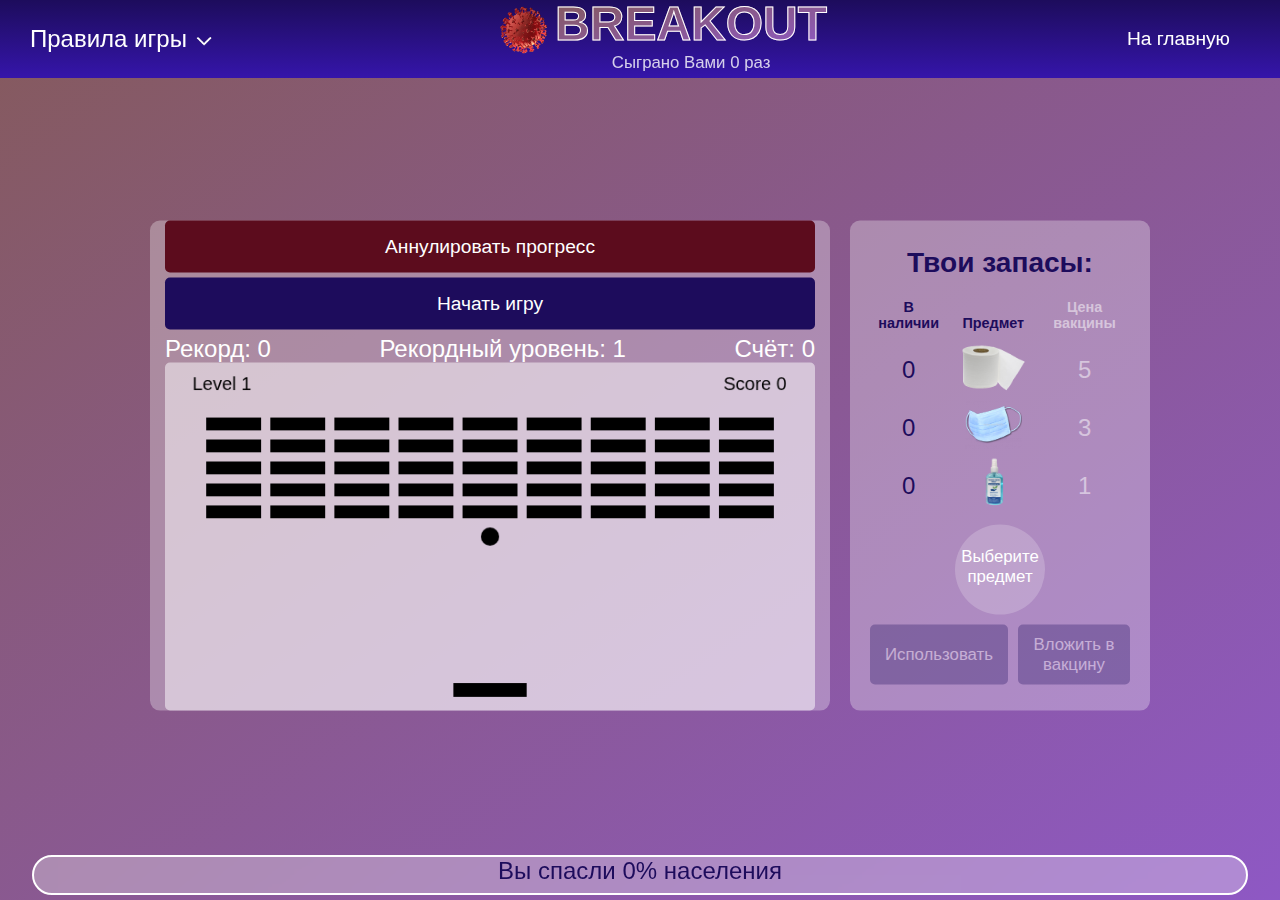
==== breakout/index.html @ d7504be8 "breakout game added" ====
<!doctype html>
<html lang="ru">
    <head>
        <meta charset="utf-8">
        <title>BREAKOUT</title>
        <meta name="viewport" content="width=device-width, initial-scale=1.0">
        <link rel="stylesheet" href="../main.css">
        <link rel="stylesheet" href="style.css">
        <link rel="shortcut icon" href="../images/favicon.png" type="image/png">
    </head>
    <body>
        
        <div class="menu" id="menu">
            <span class="rules-span">Правила игры <img src="../images/arrow.png" class="arrow">
                <div class="rules">
                    
                    <p>
                    <ul>
                        <li>
                        В этой игре Вам надо двигать досточку внизу поля и отбивать шарик так, чтоб он разбивал кирпичи вверху поля и не падал на пол.
                        </li>
                        <li> 
                        Управление осуществляется с помощью клавиш 
                        <img src="../images/kboard-arr-left.png" height="30px"> 
                        <img src="../images/kboard-arr-right.png" height="30px"> на клавиатуре. 
                        </li>
                        <li>
                        За каждый разбитый кирпич начисляется очко. 
                        </li>
                        <li>
                            Когда все кирпичи разбиты, Вы переходите на новый уровень. С каждым уровнем мяч ускоряется.
                        </li>
                        <li>
                           Чтоб Вы успели подготовиться к игре, шарик начинает двигаться на секунду позже начала игры.
                        </li>
                        <li> 
                        Игра заканчивается, когда мяч падает мимо досточки.
                        </li>
                        <li> 
                            Цвета в игре генерируются рандомно. Но вы можете выбрать тему сами:
                            <button class="light-btn" onclick="setTheme('light'); generateColors();">Светлая</button>
                            <button class="dark-btn" onclick="setTheme('dark'); generateColors();">Тёмная</button>
                            <br>(По умолчанию стоит светлая)
                        </li>
                        <li>  
                    За преодоление отметок в определенное количество очков полагаются награды:
                    <table>
                        <tr>
                            <th>за каждые 15 очков</th>
                            <td>
                                <img src="../images/tp.png" title="туалетная бумага">
                                
                                <em class="comment">Можно обменять на удлинение досточки до 100рх (действует 1 игру)</em>
                                <br>
                                <em class="comment">1 вложение в вакцину = 5 рулонов туалетной бумаги</em>
                            </td>
                        </tr>
                        <tr>
                            <th>За каждые 30 очков</th>
                            <td>
                                <img src="../images/msk.png" title="маска">
                                
                                <em class="comment">Можно обменять на право ошибки (действует 1 игру)</em>
                                <br>
                                <em class="comment">1 вложение в вакцину = 3 маски</em>
                            </td>
                        </tr>
                        <tr>
                            <th>За каждый новый уровень</th>
                            <td>
                                <img src="../images/an.png" title="антисептик">
                                
                                <em class="comment">Можно обменять на замедление шарика на 2 и удлинение доски на 10рх (действует 1 игру)</em>
                                <br>
                                <em class="comment">1 вложение в вакцину = 1 антисептик</em>
                            </td>
                        </tr>
                    </table>
                    </li>
                    <li>
                        Предметы так же можно вложить в вакцину от коронавируса, которая должна спасти всё население. Каждое вложение спасает 1% населения. 
                        Цены указаны в таблице. 
                    </li>
                    <!--
                    <em class="comment">* После преодоления отметки в 15 очков начисляется по 1 предмету (туалетная бумага) за кажое восьмое очко</em>
                    <br>
                    <em class="comment">** После преодоления отметки в 20 очков начисляется по 1 предмету (маска) за кажое двенадцатое очко</em>
                    <br>
                    <em class="comment">*** После преодоления отметки в 30 очков начисляется по 1 предмету (антисептик) за кажое двадцать второе очко</em>
                --></ul>
                </p>
                </div>
            </span>
            <div>
                <img src="../images/covid.png" class="covid-icon">
                <h1 class="game-title">BREAKOUT</h1>
                <div class="times-played">Сыграно Вами <span id="times-played"></span> раз<span id="times-ending"></span></div>
            </div>
            
            <a href="../index.html" target="home" class="to-home">На главную</a>
        </div>

    <div class="game-space-container">
        <div class="container">
            
            <button class="set-progress" id="set-progress" onclick="NullProgress()">Аннулировать прогресс</button>
            <button class="start" id="start" onclick="gameStart()">Начать игру</button>
            
            <div class="time-container">
                
                <div class="best-score">Рекорд: <span id="best">0</span></div>
                <div class="best-level">Рекордный уровень: <span id="best-level">1</span></div>
                <div class="score-container">Счёт: <span id="score">0</span></div>
            </div>
            <span id="bust-up-span-width" class="bust"></span>
            <span id="bust-up-span-mistakes" class="bust"></span>
            <span id="bust-up-span-speed" class="bust"></span>
            <canvas id="canvas" width="710" height="380">

            </canvas>
        </div>
        
        <div class="achivment-container">
            <h3>Твои запасы:</h3>
            <table class="achivment-table">
                <tr>
                    
                    <th>В наличии</th>
                    <th>Предмет</th>
                    <th>Цена вакцины</th>
                </tr>
                <tr>
                    
                    <td><span id="tp-value"></span></td>
                    <td>
                        <img src="../images/tp.png" height="50px" id="tp" class="achivment-img">
                    </td>
                    <td>5</td>
                </tr>
                <tr>
                    
                    <td><span id="msk-value"></span></td>
                    <td>
                        <img src="../images/msk.png" height="50px" id="msk" class="achivment-img">
                    </td>
                    <td>3</td>
                    
                </tr>
                <tr>
                    
                    <td><span id="an-value"></span></td>
                    <td>
                        <img src="../images/an.png" height="50px" id="an" class="achivment-img">
                    </td>
                    <td>1</td>
                </tr>
            </table>
            <div class="exchange-container">
                <div id="excange-item">Выберите предмет</div>
                <div class="exchange-btn-container">
                    <button id="excange" class="excange-btn">Использовать</button>
                    <button id="excange2" class="excange-btn">Вложить в вакцину</button>
                </div>
            </div>
        </div>
    </div>
    <div id="vaccine-line-container">
        <span id="vaccine-line"></span>
        <span class="vaccine-line-title">Вы спасли <span id="vaccine-value"></span>% населения</span>
    </div>
        <div class="end-game" id="end-game">
        </div>
        
        <script src="script.js"></script>
        <script src="../main.js"></script>
    </body>
</html>
---- main.css ----
* {
    box-sizing: border-box;
}
body{
    margin: 0;
    padding: 0;
    background-size: 100vw 100vh;
    font-family: 'Trebuchet MS', 'Lucida Sans Unicode', 'Lucida Grande', 'Lucida Sans', Arial, sans-serif;
    font-size: 24px;

}
html {
    overflow-x: hidden;
}
#header {
    position: fixed;
    top:0;
        margin: 0;
        padding: 0;
        width: calc(400vw + 20px);
        height: 400vh;
       
        background-size: cover;
        background-attachment: fixed;
        
        transform: translateX(0);
        /* background: url(images/back2.jpg);*/
       overflow: hidden;
    }
#header h1 {
    font-size: 2.5em;
    color: rgb(255, 255, 255);
    text-shadow: 0 0 40px rgb(255, 255, 255);
    color: rgb(35, 75, 255);
    text-shadow: 0 0 40px rgb(92, 130, 255);
    color: rgba(255, 35, 35);
    text-shadow: 0 0 40px rgb(255, 92, 92);
    color: rgb(255, 204, 35);
    text-shadow: 0 0 40px rgb(255, 203, 92);
    margin: 0 0px;
    
}
/*
#header h1::first-letter {
    
} 
.h1-span {
    
}
*/
.hdiv {
    height: 100vh;
    width: 100vw;
    position: fixed;
    top: 0;
    margin:0;
    padding: 40px 80px;
    color: #ffffffa0;
}
/*
.hdiv > div {
    border-left: 5px white solid;
    padding-left: 40px;
}
*/
.hdiv div {
    display: flex;
    justify-content: center;
    align-items: center;
    align-content: center;
    flex-wrap: nowrap;
    justify-content: flex-start;
    
    
}
.hdiv div h2 {
    font-size: 1.5em;
}
.hdiv-img {
    
    width: 45%
    
}
.hdiv-span {
    padding: 40px;
    width: 50%;
}
#hdiv1 {
    background: linear-gradient(to right bottom,  rgb(102, 12, 12), rgb(87, 3, 80));
    background-size: 100vw 100vh;
    left: 0;
}
#hdiv2 {
    background: linear-gradient(to right bottom,  rgb(91, 125, 219), rgb(107, 252, 233));
    left: 100vw;
    color: rgb(29, 12, 92);
}
#hdiv3 {
    background: linear-gradient(to right bottom, rgb(179, 22, 74), rgb(214, 140, 28));
    
    left: 200vw;
}
#hdiv4 {
    background: linear-gradient(to right bottom,  rgb(29, 12, 92), rgb(128, 17, 104));
    z-index:1000;
    top: 0;
    left: 300vw;
    
}

.main {
    position: absolute;
    background: linear-gradient(to right top,  rgb(29, 12, 92), rgb(128, 17, 104));
    top: 100vh;
    width: 100vw;
    left:0;
    padding: 40px 80px;
    color: #ffffffbb;
    display: flex;
    flex-flow: column nowrap;
    justify-content: center;
}
.main h1 {
    font-size: 2.5em;
    color: rgb(255, 255, 255);
    text-shadow: 0 0 40px rgb(255, 255, 255);
    text-align: center;
}
.games-menu-container{
    display: grid;
    grid-template-columns: 25% 25% 25%;
    grid-template-rows: 30vh;
    
   justify-content: space-around;
}
.games-menu-item-container {
    transition: all .3s ease;
    border: 3px solid white;
    border-radius: 10px;
    padding: 0px; 
    position: relative;
    margin: 10px 0;
    text-decoration: none;
}
.games-menu-item {
    text-decoration: none;
   
    height: 100%;
    display: flex;
    flex-flow: column nowrap;
    justify-content: center;
    z-index: 1000;
    transition: all .3s ease;
}

.games-menu-item-container:hover > .games-menu-item-description {
    opacity: 0.9;
   
} 
.games-menu-item h2 {
    color: rgb(255, 255, 255);
    text-shadow: 0 0 40px rgb(255, 255, 255);
    text-align: center; 
    align-self: center;
    justify-self: center;
}
.games-menu-item-description {
    display: block;
    background: rgb(114, 114, 114);
    padding: 10px;
    color: white;
    font-size: 2.5vh;
    /* transform: translateY(calc(-30vh - 10px)); */
    position: absolute;
    top: 30vh;
    z-index: 1;
    height: initial;
    border-radius: 10px;
    transition: all .3s ease;
    opacity: 0;
}

#color-words {
    background-image: linear-gradient(to right, rgb(255, 161, 73), rgb(255, 73, 209), rgb(73, 101, 255));

}
#rps {
    background-image: linear-gradient(to bottom, rgb(113,48,253), rgb(152,45,156));

}
#maze {
    background-image: linear-gradient(to bottom, rgb(0, 90, 102), rgb(28, 46, 146));
}
#breakout {
    background-image: linear-gradient(to bottom right, rgb(133,90,92), rgb(142,88,196));
}




*::selection {
    background: none;
}
.menu {
    width: 100%;
    padding: 0px 30px;
    position: fixed;
    background:linear-gradient(to bottom,  rgb(29, 12, 92), rgb(53, 21, 170));
    display: flex;
    justify-content: space-between;
    align-items: center;
    color: white;
    z-index: 90;
}
.game-title {
    
    background-position: top;
    background-size: 20%;
    color: transparent;
    text-align: center;
    display: inline-block;
    font-size: 2em;
    text-transform: uppercase;
    background-clip: text;
    -webkit-background-clip: text;
    -webkit-text-stroke: 1px white;
    font-weight: bolder;
    position: relative;
    line-height:1em;
    margin: 0;
   
}
.times-played {
    color: rgba(255, 255, 255, 0.8);
    padding: 5px 0;
    text-align: center;
    margin:  0;
    font-size: 0.7em;
}
.covid-icon {
    height: 60px;
    display: block;
    padding: 5px;
    float: left;
}
.rules-span {
    
    display: inline;
    cursor: pointer;
    transition: all .3s ease-in;
    padding: 25px 0;
    text-align: center;
    
}/*
.rules-span:hover > .rules {
    transform: scaleY(1);
    transform-style: preserve-3d;
    transform-origin: top;
    
}

.rules-span:hover > .arrow {
    transform: rotateX(180deg);
    transform-origin: center;
    
}*/
.rules {
    display: block;
    padding: 20px;
    text-align: left;
    position: absolute;
    top: 100%;
    left: 0;
    backdrop-filter: blur(5px);
    z-index: 100;
    background: rgba(18, 8, 56, 0.9);
    transform: scaleY(0);
    transform-origin: top;
    transition: all .1s ease-in;
    box-shadow: 0 20px 40px rgba(29, 12, 92,.8);
    font-size: 0.8em;
    overflow-y: scroll;

    transform: scaleY(0);
    transform-style: preserve-3d;
    transform-origin: top;

}
.rules ul {
    list-style-position: outside;
}
.rules li {
    padding: 0.6vw 0;
}
.rules h2 {
    text-align: center;
}
.rules table {
    position: relative;
    border-collapse: collapse;
    margin-top: 10px;
    vertical-align: middle;
    /*float: right;*/
   
}
.rules td, th {
    border: 1px solid white;
    padding: 10px;
    vertical-align: middle;
}
.rules td img {
    float: left;
    height: 60px;
    margin-right: 10px;
}
.comment {
    font-size: 0.8em;
}
.arrow {
    max-width: 20px;
    display: inline;
    transition: all .2s ease-in;
    position: relative;
    bottom: -5px;
    transform-origin: center
}
.to-home {
    display: block;
    padding: 15px 20px;
    border: none;
    border-radius: 5px;
    font-size: 0.8em;
    color: white;
    background: none;
    transition: all .3s ease-in;
    text-decoration: none;
    cursor: pointer;
}


.game-space-container {
    position: absolute;
    top: 50%; left: 50%;
    transform: translate(-50%, calc(-55% + 40px));
    display: flex;
    justify-content: center;
    
    flex-direction: row;
}
.container {
    width: 680px;
    margin: 0 20px;
    background: rgb(255, 255, 255,.3);
    padding: 0 15px;
    border-radius: 10px;
    display: flex;
    
    justify-content: center;
    flex-direction: column;
    
    font-size: 1em;
}
.time-container {
    display: flex;
    justify-content: space-between;  
    color: white;
    
}


.achivment-container {
    width: 300px;
    background: rgb(255, 255, 255,.3);
    padding: 15px;
    border-radius: 10px;
    display: flex;
    flex-wrap: wrap;
    justify-content: center;
    align-items: center;
    flex-direction: column;
    color: rgb(29, 12, 92);
}
.achivment-container h3 {
    margin: 0;
    margin-bottom: 10px;
}
.achivment-table, .stat-table {
    vertical-align: middle;
    text-align: center;
    border-collapse: collapse;
}
.achivment-table th {
    border: none;
    font-size: 0.6em;
    vertical-align: bottom;
}

.achivment-table td:nth-child(3), .achivment-table th:nth-child(3)  {
    color: rgba(255, 255, 255, 0.5);
    
}
/*
.achivment-table th, .achivment-table td {
    border-right: 1px solid white;
    border-left: 1px solid white;
}
.achivment-table tr:nth-child(1) {
    border-bottom: 1px solid white;
}
*/
.achivment-table img, .chosen-img {
    cursor: pointer;
    transition: all .25s ease-out;
}

.achivment-table img:hover {
    transform: scale(1.2);
}
.chosen-img:hover {
    transform: scale(0.9);
}
.exchange-container {
    display: flex;
    flex-wrap: wrap;
    justify-content: center;
    align-items: center;
    flex-direction: column;
}
#excange-item {
    height: 90px;
    max-width: 90px;
    background: rgba(255, 255, 255, 0.2);
    color: white;    
    margin: 10px;
    padding: 22px 0;
    text-align: center;
    font-size: 0.7em;
    border-radius: 100%;
}
.exchange-btn-container {
    display: flex;
    flex-direction: row;
    justify-content: space-between;
}

.excange-btn {
    display: block;
    padding: 10px 15px;
    border: none;
    border-radius: 5px;
    font-size: 0.7em;
    color: white;
    background: rgb(29, 12, 92);
    transition: all .3s ease-out;
    opacity: .3;
    margin: 0 5px;
}
.excange-btn:hover {
    background: rgb(60, 22, 201);
    box-shadow: 0 0 15px rgb(126, 92, 250);
}
#endgame-achivments {
    display: flex;
    flex-direction: row;
    align-items: center;
    justify-content: center;
    
}
#endgame-achivments div {
    margin: 10px;
    width: 300px;
    font-size: .8em;
    text-align: center;
    display: flex;
    flex-direction: column;
    align-items: center;
    justify-content: center;
}

#vaccine-line-container {
    height: 40px;
    width: 95vw;
    border-radius: 20px;
    border: 2px solid white;
    position: fixed;
    bottom:0;
    left: calc((5vw)/2);
    margin: 5px auto;
    color: rgb(29, 12, 92);
    text-align: center;
    background: rgba(255, 255, 255, 0.3);
    overflow: hidden;
    backdrop-filter: blur(10px);
}
#vaccine-line {
    background: linear-gradient(to right, rgb(109, 255, 51),rgb(35, 222, 255));
    background-attachment: fixed;
    background-size: 100%;
    height: 100%;
    width: 0%;
    border-radius: 20px;
    position: absolute;
    top:0;
    left: -1px;
    transition: all .3s ease;
    z-index: -1;
    
}
.vaccine-line-title {
   
    margin: 0 auto;
    z-index: 500;
}
.start, .set-progress {
    display: inline-block;
    padding: 15px 20px;
    margin-bottom: 5px;
    border: none;
    border-radius: 5px;
    font-size: 0.8em;
    color: white;
    background: rgb(29, 12, 92);
    transition: all .3s ease-out;
    
}
.start:hover {
    background: rgb(60, 22, 201);
    box-shadow: 0 0 15px rgb(126, 92, 250);
}
.set-progress {
    background: rgb(92, 12, 29);
    
}
.set-progress:hover {
    background: rgb(223, 0, 48);
    box-shadow: 0 0 15px rgb(250, 92, 92);
}

.end-game {
    background: rgba(0, 0, 0, .8);
    width: 100%;
    height: 100vh;
    position: fixed;
    top: 0;
    left: 0;
    display: none;
    align-items: center;
    flex-direction: column;
    justify-content: center;
    color: white;
    -webkit-backdrop-filter: blur(10px);
    -moz-backdrop-filter: blur(10px);
    -o-backdrop-filter: blur(10px);
    backdrop-filter: blur(10px);
    z-index: 1000;
}
.end-game h1 {
    text-align: center;
    padding: 0 40px;
    
}
.restart {
    padding: 20px 30px;
    border: 2px solid white;
    border-radius: 5px;
    font-size: 1em;
    color: white;
    background: none;
    transition: all .3s ease-in;
    
}
.end-game h1, .end-game p, .restart, #endgame-achivments {
    z-index: 100;
}
.restart:hover, .to-home:hover {
    background: white;
    color: rgb(29, 12, 92);
}

.confetti {
    position: absolute;
    bottom: 0;
    width: 100%;
    z-index: -1;
    transition: all 4.3s ease-out;
}
.record {
    margin: 0;
    padding: 0;
    line-height: 0.1em;
    
    color:rgb(230, 185, 41)
}

.stat-div {
    display: flex;
    flex-direction: column;
    align-items: center;
    justify-content: center;
}

.stat-table, .main-achivment table {
    align-self: center;
    margin: 0 auto;
    font-size: 1.1em;
}
.stat-table th, .main-achivment table th {
    border: none;
    vertical-align: bottom;
    font-size: 1.1em;
    color:rgba(255, 255, 255, 1)
}
.stat-table th:first-child {
    text-align: left;
}
.main-achivment {
    background: none;
    color:rgba(255, 255, 255, 0.8);
}

.main-achivment table .achivment-img:hover {
    transform: scale(1);
}
.main-achivment table .achivment-img {
    cursor: auto;
}
@media (max-width: 720px) {
   
    .menu {
        position: sticky;
        top: 0px;
    }
    .hdiv {
        padding: 20px 40px;
    }
    .hdiv div {
        display: flex;
        justify-content: center;
        align-items: center;
        align-content: center;
        flex-wrap: nowrap;
        justify-content: center;
        flex-direction: column-reverse;
        font-size: 0.7em;
    } 
    .hdiv div h2 {
        font-size: 1em;
    }
    .hdiv-img {
        padding: 20px;
        width: 100%
        
    }
    .hdiv-span {
        padding: 0px;
        width: 100%;
    }
    .games-menu-container{
        display: grid;
        grid-template-columns: 100%;
        grid-template-rows: 25vh 25vh 25vh;
        font-size: 6vw;
        padding: 2vw;
       justify-content: space-around;
    }  
    .games-menu-item-description {
        top: -15px;
        font-size: 0.6em;
        height: 100%;
        width: 100%;
    }
    .main {
        padding: 5vw 7vw;
    }
    .main h1 {
        font-size: 9vw;
    }


    .menu {
        font-size: 0.7em;
    }
    .menu h1 {
        font-size: 1.6em;
    }
    .menu img {
        display: none;
    }
    .rules {
        padding: 20px 20px 20px 0;
    }
    .game-space-container {
        position: relative;
        
        display: flex;
        justify-content: center;
        align-items: center;
        margin: 0;
        top: 0; left: 0;
        transform: translateY( 0);
        flex-direction: column;
    }
    .container {
        width: 90vw;
        margin: 4vw 0px;
        display: flex;
        font-size: 1em;
        flex-direction: column;
        justify-content: center;
  
      
    }
    .time-container {
        font-size: 0.7em;
    }
    
    
    .achivment-container {
        width: 90vw;
        margin-bottom: 60px;
        display: flex;
        flex-wrap: wrap;
        justify-content: center;
        align-items: center;
        flex-direction: row;
        
    }
    #endgame-achivments {
        display: flex;
        flex-direction: row;
        align-items: center;
        flex-wrap: wrap;
        justify-content: center;
        width: 100vw;
    }
    #endgame-achivments div {
        margin: 2vw;
        width: 40vw;
        font-size: .7em;
        text-align: center;
        display: flex;
        flex-direction: column;
        align-items: center;
        justify-content: center;
    }
    .restart {
        padding: 15px 20px;
        border: 2px solid white;
        
        font-size: 0.8em;
        
    }
    .end-game h1 {
        
        font-size: 1em;
    }
    .vaccine-line-title {
        font-size: 0.8em;
    }
    .to-home {
        padding: 2vw 3vw;
    }
    .confetti {
        height: 100vh;
        width: initial;
        
    }
    .record, .end-game p {
        font-size: 0.9em;
    }
    .stat-table {
        margin: 0;
        font-size: 2.4vw;
        
    }
    .main-achivment table {
        font-size: 4vw;
    }
    .stat-table th {
        padding: 1.1vw;
    }
}

.bust-up-icon {
    height: 15px
}
.bust {
    color: rgb(255, 137, 41);
    font-size: 0.8em;
    text-shadow: 1px 1px 2px rgba(0, 0, 0, 0.3);
    
}
.light-btn {
    padding: 15px 25px;
    border: none;
    border-radius: 5px;
    background-color: rgba(255, 255, 255, 0.5);
    background: 
    linear-gradient(to bottom, transparent calc(100% - 5px), rgb(121, 49, 49) calc(100% - 5px)), rgba(255, 255, 255, 0.5);
    background-clip: border-box;
    font-weight: normal;
    color: rgb(0, 0, 0);
    letter-spacing: 2px;
    text-shadow: 2px 2px 0  rgba(121, 49, 49, .7);
    transition: all 0.4s ease;
    font-size: 1.2em;
    cursor: pointer;
}

.dark-btn {
    padding: 15px 25px;
    border: none;
    border-radius: 5px;
    background-color: rgba(0, 0, 0, 0.4);
    background: 
    linear-gradient(to bottom, transparent calc(100% - 5px), rgb(252, 104, 104) calc(100% - 5px)), rgba(0, 0, 0, 0.5);
    background-clip: border-box;

    color: white;
    letter-spacing: 2px;
    text-shadow: 2px 2px 0 rgb(252, 104, 104);
    transition: all 0.4s ease;
    font-size: 1.2em;
    cursor: pointer;
}
.light-btn:hover {
    background-color: rgb(255, 255, 255);
    box-shadow: 0 5px 10px rgba(255, 255, 255, 0.3);
}
.dark-btn:hover {
    background-color: rgba(0, 0, 0, 1);
    box-shadow: 0 5px 10px rgba(0, 0, 0, 0.7);
}
---- breakout/style.css ----
body {
    background-image: linear-gradient(to bottom right, rgb(255, 174, 23), rgb(255, 113, 78), rgb(185, 33, 99));
    background-image: linear-gradient(to bottom right, rgb(133,90,92), rgb(142,88,196));

    /*background-image: linear-gradient(to bottom right, rgb(228,102,80), rgb(155,222,117));
    background-image: linear-gradient(to bottom right, rgb(180,164,89), rgb(208,113,215));
    background-image: linear-gradient(to bottom right, rgb(240,189,139), rgb(113,112,220));
    background-image: linear-gradient(to bottom right, rgb(159,97,41), rgb(158,163,224));
    background-image: linear-gradient(to bottom right, rgb(212,95,45), rgb(113,67,190));
    background-image: linear-gradient(to bottom right, rgb(207,50,117), rgb(48,124,198));
    background-image: linear-gradient(to bottom right, rgb(117,87,94),rgb(179,154,146));
    background-image: linear-gradient(to bottom right, rgb(139,202,239), rgb(207,139,199));


    */
}
.game-title {
    background-clip: text;
    background-size: 100%;
    background-image: linear-gradient(to bottom right, rgb(255, 193, 78), rgb(255, 145, 118),rgb(228, 62, 134));
    background-image: linear-gradient(to bottom right, rgb(133,90,92), rgb(142,88,196));
}
canvas {
    background-color: rgba(255, 255, 255, 0.5);
    display: block;
    border-radius: 5px;
    /*border: 2px solid rgba(255, 255, 255, .4);*/
}
/*
rgb(133,90,92), rgb(142,88,196)
*/
/*
rgb(89,67,193), rgb(202,130,108)
*/
/*
rgb(207,50,117), rgb(48,124,198)
*/
/*
rgb(212,95,45), rgb(113,67,190)
*/
/*
rgb(159,97,41), rgb(158,163,224)
*/
/*
rgb(240,189,139), rgb(113,112,220)
*/
/*
rgb(180,164,89), rgb(208,113,215)
*/
/*
rgb(228,102,80), rgb(155,222,117)
*/
/*
rgb(117,87,94), rgb(179,154,146)
*/
/*
rgb(139,202,239), rgb(207,139,199)
*/
/*
rgb(166,159,169), rgb(212,47,71)
*/
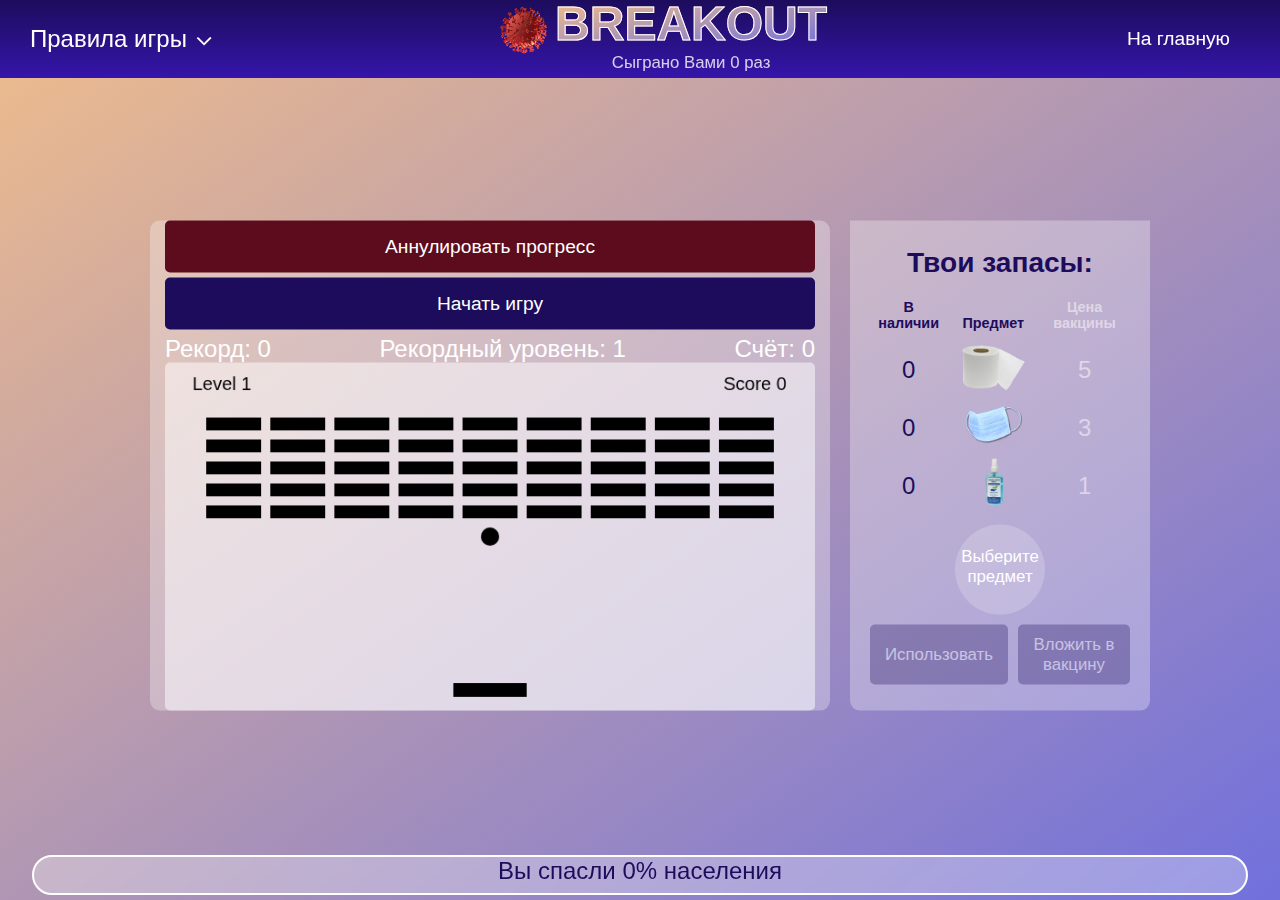
==== commit 55f4bef8: "profile added (very simple) BO description corrected" ====
--- a/breakout/index.html
+++ b/breakout/index.html
@@ -22,7 +22,8 @@
                         <li> 
                         Управление осуществляется с помощью клавиш 
                         <img src="../images/kboard-arr-left.png" height="30px"> 
-                        <img src="../images/kboard-arr-right.png" height="30px"> на клавиатуре. 
+                        <img src="../images/kboard-arr-right.png" height="30px"> 
+                        на клавиатуре (на компьютере) и пальцем (на мобильных устройствах)
                         </li>
                         <li>
                         За каждый разбитый кирпич начисляется очко. 
@@ -38,41 +39,45 @@
                         </li>
                         <li> 
                             Цвета в игре генерируются рандомно. Но вы можете выбрать тему сами:
-                            <button class="light-btn" onclick="setTheme('light'); generateColors();">Светлая</button>
-                            <button class="dark-btn" onclick="setTheme('dark'); generateColors();">Тёмная</button>
+                            <br>
+                            <button class="light-btn" onclick="setTheme('light');">Светлая</button>
+                            <button class="dark-btn" onclick="setTheme('dark'); ">Тёмная</button>
                             <br>(По умолчанию стоит светлая)
                         </li>
                         <li>  
                     За преодоление отметок в определенное количество очков полагаются награды:
                     <table>
                         <tr>
-                            <th>за каждые 15 очков</th>
+                            <th>За каждые 15 очков</th>
                             <td>
-                                <img src="../images/tp.png" title="туалетная бумага">
-                                
-                                <em class="comment">Можно обменять на удлинение досточки до 100рх (действует 1 игру)</em>
-                                <br>
-                                <em class="comment">1 вложение в вакцину = 5 рулонов туалетной бумаги</em>
+                                <img src="../images/tp.png" title="туалетная бумага" alt="туалетная бумага">
+                                <span>
+                                    <p class="comment">Можно обменять на удлинение досточки до 100рх (действует 1 игру)</p>
+                                    
+                                    <em class="comment">1 вложение в вакцину = 5 рулонов туалетной бумаги</em>
+                                </span>
                             </td>
                         </tr>
                         <tr>
                             <th>За каждые 30 очков</th>
                             <td>
-                                <img src="../images/msk.png" title="маска">
-                                
-                                <em class="comment">Можно обменять на право ошибки (действует 1 игру)</em>
-                                <br>
-                                <em class="comment">1 вложение в вакцину = 3 маски</em>
+                                <img src="../images/msk.png" title="маска" alt="маска">
+                                <span>
+                                    <p class="comment">Можно обменять на право ошибки (действует 1 игру)</p>
+                                    
+                                    <em class="comment">1 вложение в вакцину = 3 маски</em>
+                                </span>
                             </td>
                         </tr>
                         <tr>
                             <th>За каждый новый уровень</th>
                             <td>
-                                <img src="../images/an.png" title="антисептик">
-                                
-                                <em class="comment">Можно обменять на замедление шарика на 2 и удлинение доски на 10рх (действует 1 игру)</em>
-                                <br>
-                                <em class="comment">1 вложение в вакцину = 1 антисептик</em>
+                                <img src="../images/an.png" title="антисептик" alt="антисептик">
+                                <span>
+                                    <p class="comment">Можно обменять на замедление шарика на 2 и удлинение доски на 10рх (действует 1 игру)</p>
+                                    
+                                    <em class="comment">1 вложение в вакцину = 1 антисептик</em>
+                                </span>
                             </td>
                         </tr>
                     </table>
@@ -97,7 +102,7 @@
                 <div class="times-played">Сыграно Вами <span id="times-played"></span> раз<span id="times-ending"></span></div>
             </div>
             
-            <a href="../index.html" target="home" class="to-home">На главную</a>
+            <a href="../index.html#main" target="home" class="to-home">На главную</a>
         </div>
 
     <div class="game-space-container">
--- a/main.css
+++ b/main.css
@@ -119,6 +119,7 @@
     display: flex;
     flex-flow: column nowrap;
     justify-content: center;
+    
 }
 .main h1 {
     font-size: 2.5em;
@@ -169,15 +170,17 @@
     background: rgb(114, 114, 114);
     padding: 10px;
     color: white;
-    font-size: 2.5vh;
+    font-size: 1.3vw;
     /* transform: translateY(calc(-30vh - 10px)); */
     position: absolute;
-    top: 30vh;
     z-index: 1;
     height: initial;
-    border-radius: 10px;
+    border-radius: 8px;
     transition: all .3s ease;
     opacity: 0;
+    top: -1.3vw;
+        height: calc(100% );
+        width: 100%;
 }
 
 #color-words {
@@ -192,7 +195,7 @@
     background-image: linear-gradient(to bottom, rgb(0, 90, 102), rgb(28, 46, 146));
 }
 #breakout {
-    background-image: linear-gradient(to bottom right, rgb(133,90,92), rgb(142,88,196));
+    background-image: linear-gradient(to bottom right, rgb(240,189,139), rgb(113,112,220));
 }
 
 
@@ -290,7 +293,7 @@
     list-style-position: outside;
 }
 .rules li {
-    padding: 0.6vw 0;
+    padding: 0.7vw 0;
 }
 .rules h2 {
     text-align: center;
@@ -315,6 +318,10 @@
 }
 .comment {
     font-size: 0.8em;
+
+}
+em.comment {
+    color: rgba(255, 255, 255, 0.8)
 }
 .arrow {
     max-width: 20px;
@@ -355,7 +362,7 @@
     border-radius: 10px;
     display: flex;
     
-    justify-content: center;
+    justify-content: flex-start;
     flex-direction: column;
     
     font-size: 1em;
@@ -367,12 +374,17 @@
     
 }
 
-
+.level {
+    padding: 5px 15px;
+    border-radius: 10px 10px 0 0;
+    background: rgba(0, 0, 0, .8);
+    color: white;
+}
 .achivment-container {
     width: 300px;
     background: rgb(255, 255, 255,.3);
     padding: 15px;
-    border-radius: 10px;
+    border-radius: 0 0 10px 10px;
     display: flex;
     flex-wrap: wrap;
     justify-content: center;
@@ -603,12 +615,28 @@
     align-self: center;
     margin: 0 auto;
     font-size: 1.1em;
-}
+    
+}
+/*
+.stat-table {
+    border: 2px solid rgba(255, 255, 255, 0.1);
+}
+*/
 .stat-table th, .main-achivment table th {
     border: none;
     vertical-align: bottom;
     font-size: 1.1em;
-    color:rgba(255, 255, 255, 1)
+    color:rgba(255, 255, 255, 1);
+    padding: 1.2vw 2vw;
+}
+.stat-table th, .stat-table td {
+    border-right: 2px solid rgba(255, 255, 255, 0.1);
+}
+.stat-table tr:first-child {
+    border-bottom: 2px solid rgba(255, 255, 255, 0.1);
+}
+.stat-table th:last-child, .stat-table td:last-child {
+    border-right: none;
 }
 .stat-table th:first-child {
     text-align: left;
@@ -624,6 +652,70 @@
 .main-achivment table .achivment-img {
     cursor: auto;
 }
+
+.bust-up-icon {
+    height: 15px
+}
+.bust {
+    color: rgb(255, 137, 41);
+    font-size: 0.8em;
+    text-shadow: 1px 1px 2px rgba(0, 0, 0, 0.3);
+    
+}
+.light-btn {
+    padding: 15px 25px;
+    border: none;
+    border-radius: 5px;
+    background-color: rgba(255, 255, 255, 0.5);
+    background: 
+    linear-gradient(to bottom, transparent calc(100% - 5px), rgb(121, 49, 49) calc(100% - 5px)), rgba(255, 255, 255, 0.5);
+    background-clip: border-box;
+    font-weight: normal;
+    color: rgb(0, 0, 0);
+    letter-spacing: 2px;
+    text-shadow: 1px 1px 0  rgba(121, 49, 49, .7);
+    transition: all 0.3s ease;
+    font-size: 1.2em;
+    cursor: pointer;
+    margin: 10px 0;
+}
+
+.dark-btn {
+    padding: 15px 25px;
+    border: none;
+    border-radius: 5px;
+    background-color: rgba(0, 0, 0, 0.4);
+    background: 
+    linear-gradient(to bottom, transparent calc(100% - 5px), rgb(252, 104, 104) calc(100% - 5px)), rgba(0, 0, 0, 0.5);
+    background-clip: border-box;
+    color: white;
+    letter-spacing: 2px;
+    text-shadow: 2px 2px 0 rgb(252, 104, 104);
+    transition: all 0.3s ease;
+    font-size: 1.2em;
+    cursor: pointer;
+    margin: 10px 0;
+}
+.light-btn:hover {
+    background-color: rgb(255, 255, 255);
+    box-shadow: 0 5px 10px rgba(255, 255, 255, 0.3);
+}
+.dark-btn:hover {
+    background-color: rgba(0, 0, 0, 1);
+    box-shadow: 0 5px 10px rgba(0, 0, 0, 0.7);
+}
+
+
+
+
+
+
+
+
+
+
+
+
 @media (max-width: 720px) {
    
     .menu {
@@ -664,10 +756,9 @@
        justify-content: space-around;
     }  
     .games-menu-item-description {
-        top: -15px;
+        top: -3.7vw;
         font-size: 0.6em;
-        height: 100%;
-        width: 100%;
+        
     }
     .main {
         padding: 5vw 7vw;
@@ -675,19 +766,40 @@
     .main h1 {
         font-size: 9vw;
     }
-
-
     .menu {
-        font-size: 0.7em;
+        font-size: 3.75vw;
+        padding: 0px 20px;
     }
     .menu h1 {
         font-size: 1.6em;
     }
     .menu img {
+        height: 1em;
+    }
+    .to-home {
+        padding: 3vw 3vw;
+    }
+    .covid-icon {
         display: none;
+    }
+    .rules-span {
+        font-size: 0.85em;
     }
     .rules {
         padding: 20px 20px 20px 0;
+        font-size: 1.4em;
+    }
+    .rules table img {
+        width: 25%;
+        height: initial
+    }
+    .rules table td, .rules table th {
+        display: flex;
+        align-items: center;
+        
+    }
+    .rules table th {
+        background: rgba(255, 255, 255, 0.3);
     }
     .game-space-container {
         position: relative;
@@ -711,7 +823,7 @@
       
     }
     .time-container {
-        font-size: 0.7em;
+        font-size: 3.6vw;
     }
     
     
@@ -757,9 +869,7 @@
     .vaccine-line-title {
         font-size: 0.8em;
     }
-    .to-home {
-        padding: 2vw 3vw;
-    }
+    
     .confetti {
         height: 100vh;
         width: initial;
@@ -779,55 +889,10 @@
     .stat-table th {
         padding: 1.1vw;
     }
-}
-
-.bust-up-icon {
-    height: 15px
-}
-.bust {
-    color: rgb(255, 137, 41);
-    font-size: 0.8em;
-    text-shadow: 1px 1px 2px rgba(0, 0, 0, 0.3);
-    
-}
-.light-btn {
-    padding: 15px 25px;
-    border: none;
-    border-radius: 5px;
-    background-color: rgba(255, 255, 255, 0.5);
-    background: 
-    linear-gradient(to bottom, transparent calc(100% - 5px), rgb(121, 49, 49) calc(100% - 5px)), rgba(255, 255, 255, 0.5);
-    background-clip: border-box;
-    font-weight: normal;
-    color: rgb(0, 0, 0);
-    letter-spacing: 2px;
-    text-shadow: 2px 2px 0  rgba(121, 49, 49, .7);
-    transition: all 0.4s ease;
-    font-size: 1.2em;
-    cursor: pointer;
-}
-
-.dark-btn {
-    padding: 15px 25px;
-    border: none;
-    border-radius: 5px;
-    background-color: rgba(0, 0, 0, 0.4);
-    background: 
-    linear-gradient(to bottom, transparent calc(100% - 5px), rgb(252, 104, 104) calc(100% - 5px)), rgba(0, 0, 0, 0.5);
-    background-clip: border-box;
-
-    color: white;
-    letter-spacing: 2px;
-    text-shadow: 2px 2px 0 rgb(252, 104, 104);
-    transition: all 0.4s ease;
-    font-size: 1.2em;
-    cursor: pointer;
-}
-.light-btn:hover {
-    background-color: rgb(255, 255, 255);
-    box-shadow: 0 5px 10px rgba(255, 255, 255, 0.3);
-}
-.dark-btn:hover {
-    background-color: rgba(0, 0, 0, 1);
-    box-shadow: 0 5px 10px rgba(0, 0, 0, 0.7);
-}+    .bust-up-icon {
+        height: 0.7em
+    }
+    .bust {
+        font-size: 0.6em;        
+    }
+}
--- a/breakout/style.css
+++ b/breakout/style.css
@@ -1,13 +1,18 @@
 body {
-    background-image: linear-gradient(to bottom right, rgb(255, 174, 23), rgb(255, 113, 78), rgb(185, 33, 99));
+    background-attachment: fixed;
+    
+    background-image: linear-gradient(to bottom right, rgb(240,189,139), rgb(113,112,220));
+
+    /*
+background-image: linear-gradient(to bottom right, rgb(255, 174, 23), rgb(255, 113, 78), rgb(185, 33, 99));
+    
     background-image: linear-gradient(to bottom right, rgb(133,90,92), rgb(142,88,196));
-
-    /*background-image: linear-gradient(to bottom right, rgb(228,102,80), rgb(155,222,117));
+    background-image: linear-gradient(to bottom right, rgb(228,102,80), rgb(155,222,117));
     background-image: linear-gradient(to bottom right, rgb(180,164,89), rgb(208,113,215));
-    background-image: linear-gradient(to bottom right, rgb(240,189,139), rgb(113,112,220));
+   !! 
     background-image: linear-gradient(to bottom right, rgb(159,97,41), rgb(158,163,224));
-    background-image: linear-gradient(to bottom right, rgb(212,95,45), rgb(113,67,190));
-    background-image: linear-gradient(to bottom right, rgb(207,50,117), rgb(48,124,198));
+   ! background-image: linear-gradient(to bottom right, rgb(212,95,45), rgb(113,67,190));
+   ! background-image: linear-gradient(to bottom right, rgb(228, 42, 123), rgb(50, 139, 228));
     background-image: linear-gradient(to bottom right, rgb(117,87,94),rgb(179,154,146));
     background-image: linear-gradient(to bottom right, rgb(139,202,239), rgb(207,139,199));
 
@@ -18,13 +23,21 @@
     background-clip: text;
     background-size: 100%;
     background-image: linear-gradient(to bottom right, rgb(255, 193, 78), rgb(255, 145, 118),rgb(228, 62, 134));
-    background-image: linear-gradient(to bottom right, rgb(133,90,92), rgb(142,88,196));
+    background-image: linear-gradient(to bottom right, rgb(240,189,139), rgb(113,112,220));
 }
 canvas {
     background-color: rgba(255, 255, 255, 0.5);
     display: block;
     border-radius: 5px;
     /*border: 2px solid rgba(255, 255, 255, .4);*/
+}
+@media (max-width:720px) {
+    canvas {
+        width: 100%;
+        height: 55vw;
+    }
+
+
 }
 /*
 rgb(133,90,92), rgb(142,88,196)
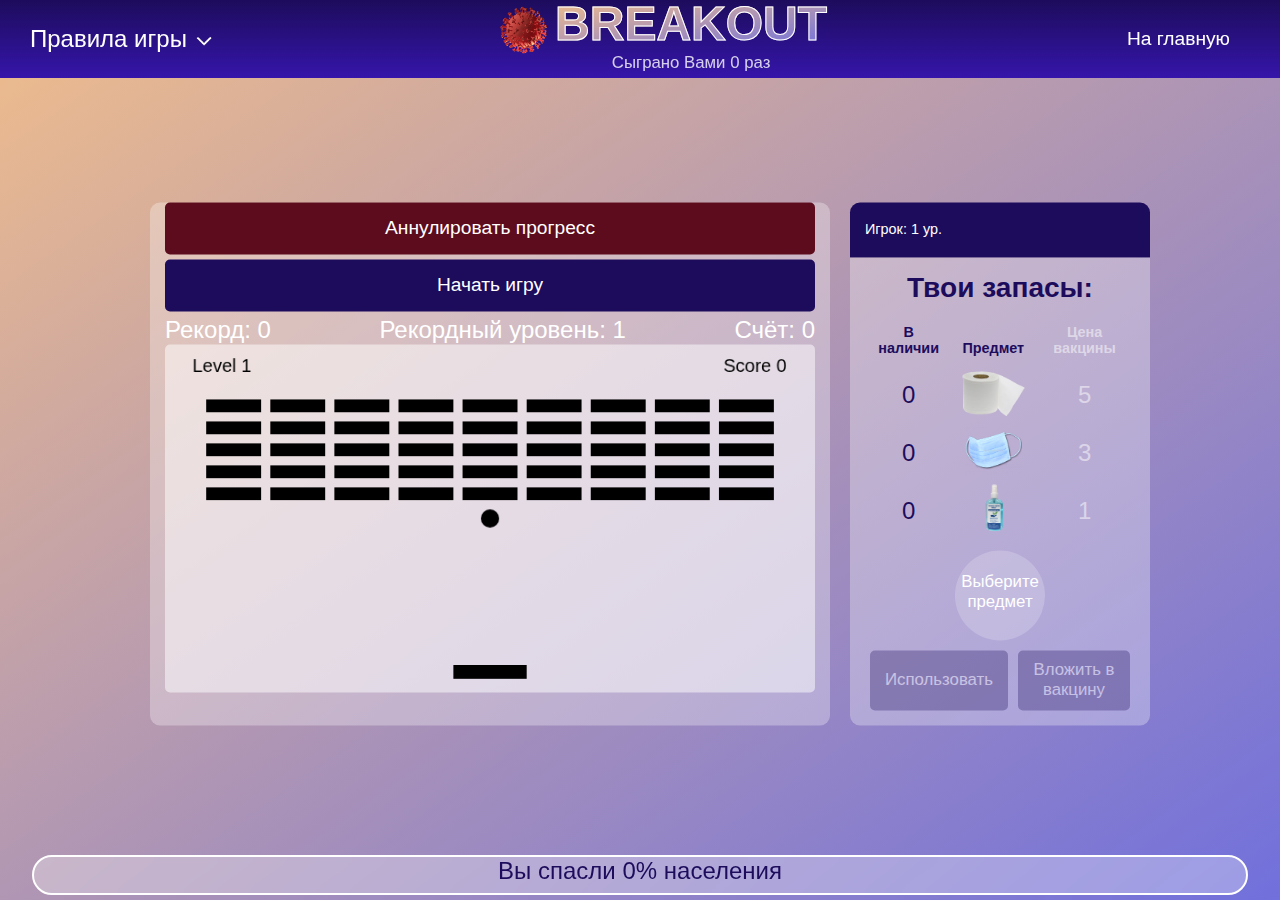
==== commit 112e9927: "profile block on games corrected" ====
--- a/breakout/index.html
+++ b/breakout/index.html
@@ -124,47 +124,51 @@
 
             </canvas>
         </div>
-        
-        <div class="achivment-container">
-            <h3>Твои запасы:</h3>
-            <table class="achivment-table">
-                <tr>
-                    
-                    <th>В наличии</th>
-                    <th>Предмет</th>
-                    <th>Цена вакцины</th>
-                </tr>
-                <tr>
-                    
-                    <td><span id="tp-value"></span></td>
-                    <td>
-                        <img src="../images/tp.png" height="50px" id="tp" class="achivment-img">
-                    </td>
-                    <td>5</td>
-                </tr>
-                <tr>
-                    
-                    <td><span id="msk-value"></span></td>
-                    <td>
-                        <img src="../images/msk.png" height="50px" id="msk" class="achivment-img">
-                    </td>
-                    <td>3</td>
-                    
-                </tr>
-                <tr>
-                    
-                    <td><span id="an-value"></span></td>
-                    <td>
-                        <img src="../images/an.png" height="50px" id="an" class="achivment-img">
-                    </td>
-                    <td>1</td>
-                </tr>
-            </table>
-            <div class="exchange-container">
-                <div id="excange-item">Выберите предмет</div>
-                <div class="exchange-btn-container">
-                    <button id="excange" class="excange-btn">Использовать</button>
-                    <button id="excange2" class="excange-btn">Вложить в вакцину</button>
+        <div>
+            <div class="level">
+                <p><span id="name"></span>: <span id="level"></span></p>
+            </div>
+            <div class="achivment-container">
+                <h3>Твои запасы:</h3>
+                <table class="achivment-table">
+                    <tr>
+                        
+                        <th>В наличии</th>
+                        <th>Предмет</th>
+                        <th>Цена вакцины</th>
+                    </tr>
+                    <tr>
+                        
+                        <td><span id="tp-value"></span></td>
+                        <td>
+                            <img src="../images/tp.png" height="50px" id="tp" class="achivment-img">
+                        </td>
+                        <td>5</td>
+                    </tr>
+                    <tr>
+                        
+                        <td><span id="msk-value"></span></td>
+                        <td>
+                            <img src="../images/msk.png" height="50px" id="msk" class="achivment-img">
+                        </td>
+                        <td>3</td>
+                        
+                    </tr>
+                    <tr>
+                        
+                        <td><span id="an-value"></span></td>
+                        <td>
+                            <img src="../images/an.png" height="50px" id="an" class="achivment-img">
+                        </td>
+                        <td>1</td>
+                    </tr>
+                </table>
+                <div class="exchange-container">
+                    <div id="excange-item">Выберите предмет</div>
+                    <div class="exchange-btn-container">
+                        <button id="excange" class="excange-btn">Использовать</button>
+                        <button id="excange2" class="excange-btn">Вложить в вакцину</button>
+                    </div>
                 </div>
             </div>
         </div>
--- a/main.css
+++ b/main.css
@@ -377,7 +377,8 @@
 .level {
     padding: 5px 15px;
     border-radius: 10px 10px 0 0;
-    background: rgba(0, 0, 0, .8);
+    background: rgb(29, 12, 92);
+    font-size: .6em;
     color: white;
 }
 .achivment-container {
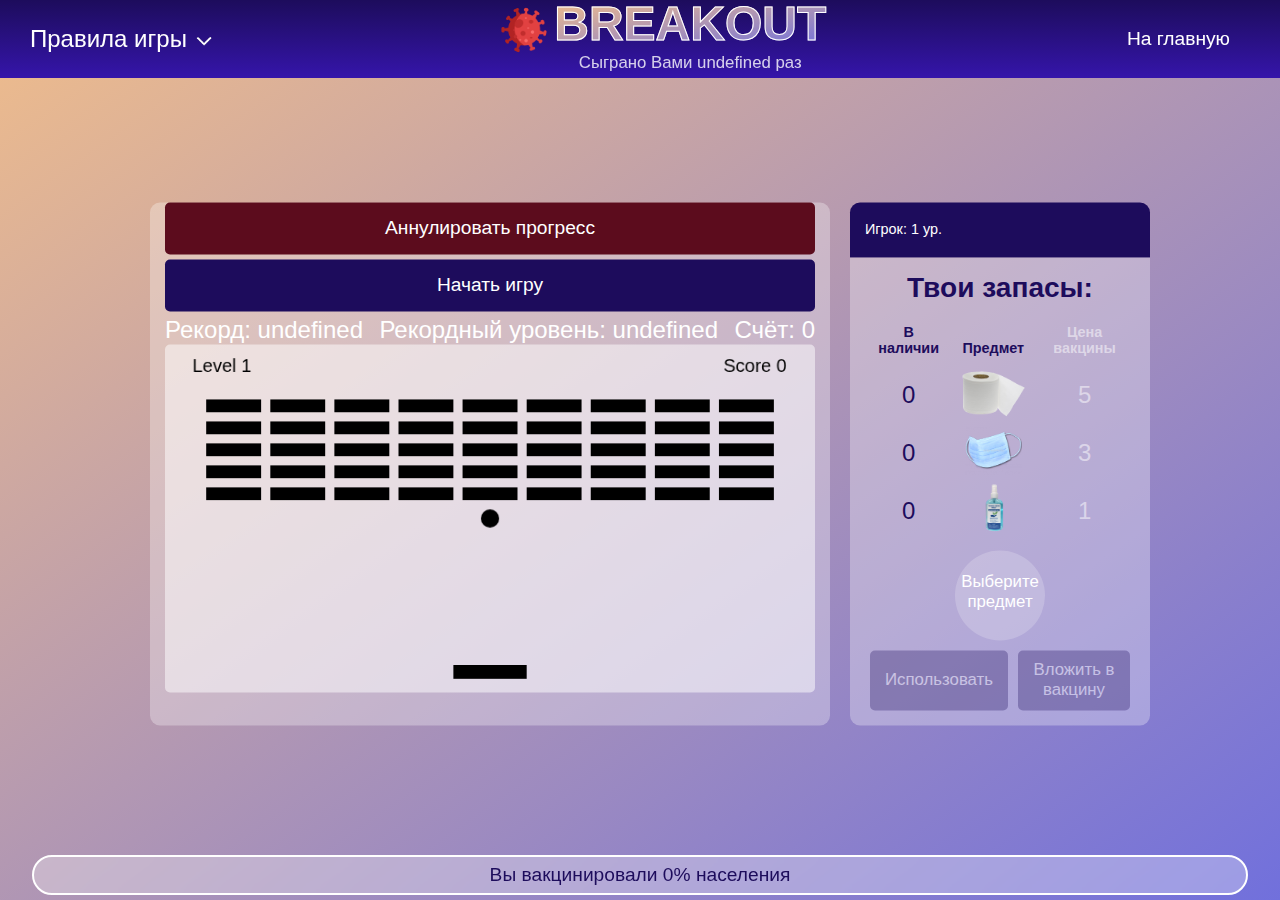
==== commit 2e59b7e3: "редизайн главной страницы и нововведение - вакцина стран" ====
--- a/breakout/index.html
+++ b/breakout/index.html
@@ -38,7 +38,7 @@
                         Игра заканчивается, когда мяч падает мимо досточки.
                         </li>
                         <li> 
-                            Цвета в игре генерируются рандомно. Но вы можете выбрать тему сами:
+                            Цвета в игре генерируются рандомно. Но Вы можете выбрать тему сами:
                             <br>
                             <button class="light-btn" onclick="setTheme('light');">Светлая</button>
                             <button class="dark-btn" onclick="setTheme('dark'); ">Тёмная</button>
@@ -175,7 +175,7 @@
     </div>
     <div id="vaccine-line-container">
         <span id="vaccine-line"></span>
-        <span class="vaccine-line-title">Вы спасли <span id="vaccine-value"></span>% населения</span>
+        <span class="vaccine-line-title">Вы вакцинировали <span id="vaccine-value"></span>% населения</span>
     </div>
         <div class="end-game" id="end-game">
         </div>
--- a/main.css
+++ b/main.css
@@ -7,6 +7,9 @@
     background-size: 100vw 100vh;
     font-family: 'Trebuchet MS', 'Lucida Sans Unicode', 'Lucida Grande', 'Lucida Sans', Arial, sans-serif;
     font-size: 24px;
+    background-image: linear-gradient(to right bottom,  rgb(29, 12, 92), rgb(128, 17, 104));
+    background-repeat: no-repeat;
+    background-attachment: fixed;
 
 }
 html {
@@ -56,6 +59,8 @@
     margin:0;
     padding: 40px 80px;
     color: #ffffffa0;
+    transition: opacity.5s;
+    /*transition: opacity 1s;*/
 }
 /*
 .hdiv > div {
@@ -101,7 +106,7 @@
     left: 200vw;
 }
 #hdiv4 {
-    background: linear-gradient(to right bottom,  rgb(29, 12, 92), rgb(128, 17, 104));
+    
     z-index:1000;
     top: 0;
     left: 300vw;
@@ -110,7 +115,8 @@
 
 .main {
     position: absolute;
-    background: linear-gradient(to right top,  rgb(29, 12, 92), rgb(128, 17, 104));
+    /*background-image: linear-gradient(to right top,  rgb(29, 12, 92), rgb(128, 17, 104));*/
+    /*background-attachment: fixed;*/
     top: 100vh;
     width: 100vw;
     left:0;
@@ -119,7 +125,7 @@
     display: flex;
     flex-flow: column nowrap;
     justify-content: center;
-    
+    z-index: 1000;
 }
 .main h1 {
     font-size: 2.5em;
@@ -504,7 +510,11 @@
     background: rgba(255, 255, 255, 0.3);
     overflow: hidden;
     backdrop-filter: blur(10px);
-}
+    display: flex;
+    align-items: center;
+    font-size: 0.8em;
+}
+
 #vaccine-line {
     background: linear-gradient(to right, rgb(109, 255, 51),rgb(35, 222, 255));
     background-attachment: fixed;
@@ -517,6 +527,7 @@
     left: -1px;
     transition: all .3s ease;
     z-index: -1;
+
     
 }
 .vaccine-line-title {
@@ -524,6 +535,8 @@
     margin: 0 auto;
     z-index: 500;
 }
+
+
 .start, .set-progress {
     display: inline-block;
     padding: 15px 20px;
@@ -611,7 +624,16 @@
     align-items: center;
     justify-content: center;
 }
-
+#vaccine-line-container.main-vaccine {
+    position: relative;
+    left: 0;
+    margin: 20px auto;
+    width: 50%;
+    font-size: 0.75em;
+    align-self: center;
+    justify-self: center;
+    
+}
 .stat-table, .main-achivment table {
     align-self: center;
     margin: 0 auto;
@@ -630,6 +652,23 @@
     color:rgba(255, 255, 255, 1);
     padding: 1.2vw 2vw;
 }
+#countriesTable {
+    border: 2px solid rgba(255, 255, 255, 0.2);
+    width: 50%
+}
+#countriesTable th {
+    background: rgb(255, 255, 255, .2);
+    text-align: center;
+}
+#countriesTable tr {
+    border-bottom: 2px solid rgba(255, 255, 255, 0.1); 
+}
+#countriesTable td {
+    padding: 1.2vw 2vw;
+}
+
+
+
 .stat-table th, .stat-table td {
     border-right: 2px solid rgba(255, 255, 255, 0.1);
 }
@@ -868,9 +907,15 @@
         font-size: 1em;
     }
     .vaccine-line-title {
-        font-size: 0.8em;
-    }
-    
+        font-size: 0.7em;
+    }
+    #vaccine-line-container.main-vaccine {
+        
+        margin: 20px auto;
+        width: 100%;
+        
+        
+    }
     .confetti {
         height: 100vh;
         width: initial;
@@ -896,4 +941,12 @@
     .bust {
         font-size: 0.6em;        
     }
-}
+    #countriesTable {
+        font-size: 0.7em;
+        width: 100%
+    }
+    
+    #countriesTable td {
+        padding: 1.2vw 2vw;
+    }
+}
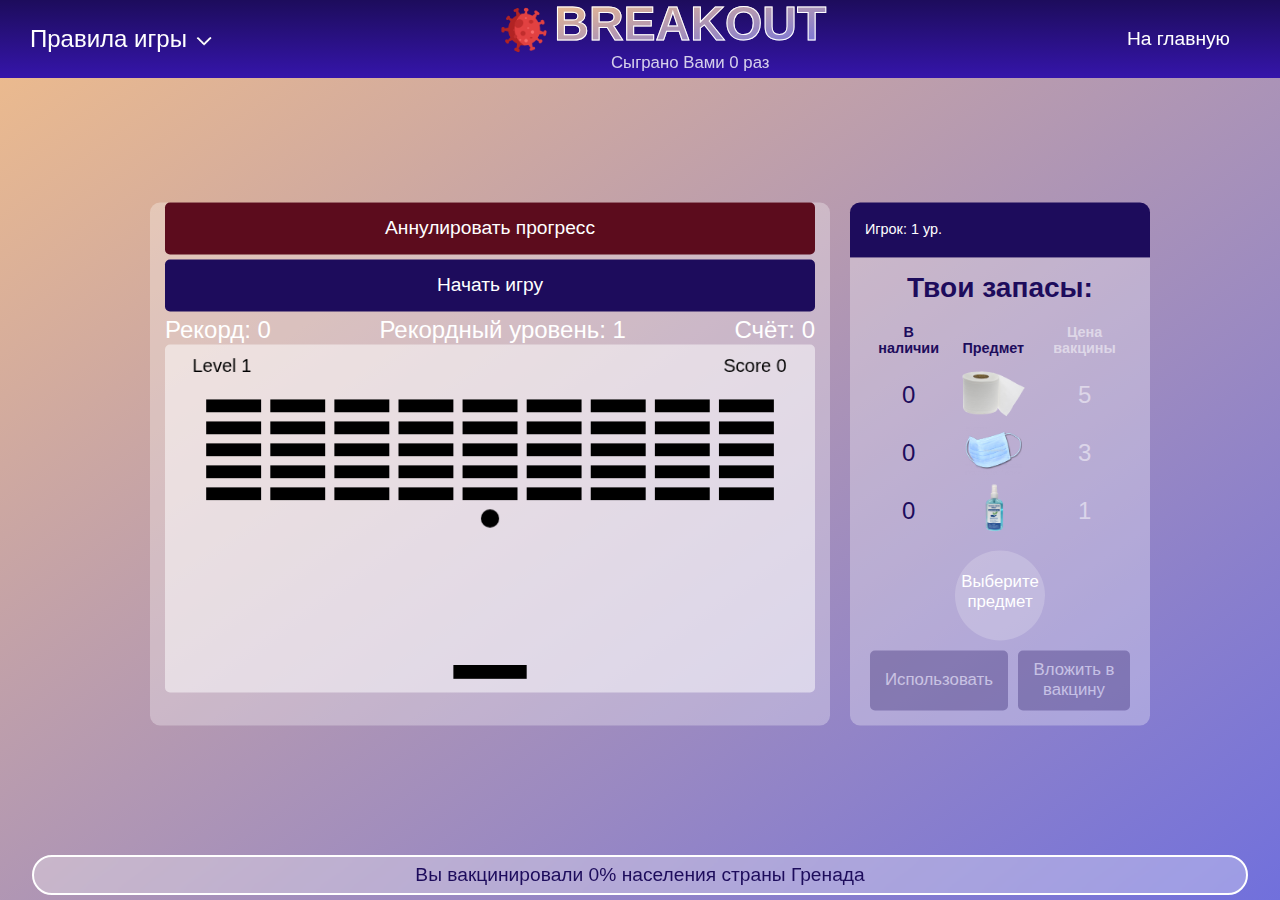
==== commit 17aabac3: "исправила баг" ====
--- a/breakout/index.html
+++ b/breakout/index.html
@@ -175,7 +175,7 @@
     </div>
     <div id="vaccine-line-container">
         <span id="vaccine-line"></span>
-        <span class="vaccine-line-title">Вы вакцинировали <span id="vaccine-value"></span>% населения</span>
+        <span class="vaccine-line-title">Вы вакцинировали <span id="vaccine-value"></span>% населения страны <span id="countrySpan"></span></span>
     </div>
         <div class="end-game" id="end-game">
         </div>
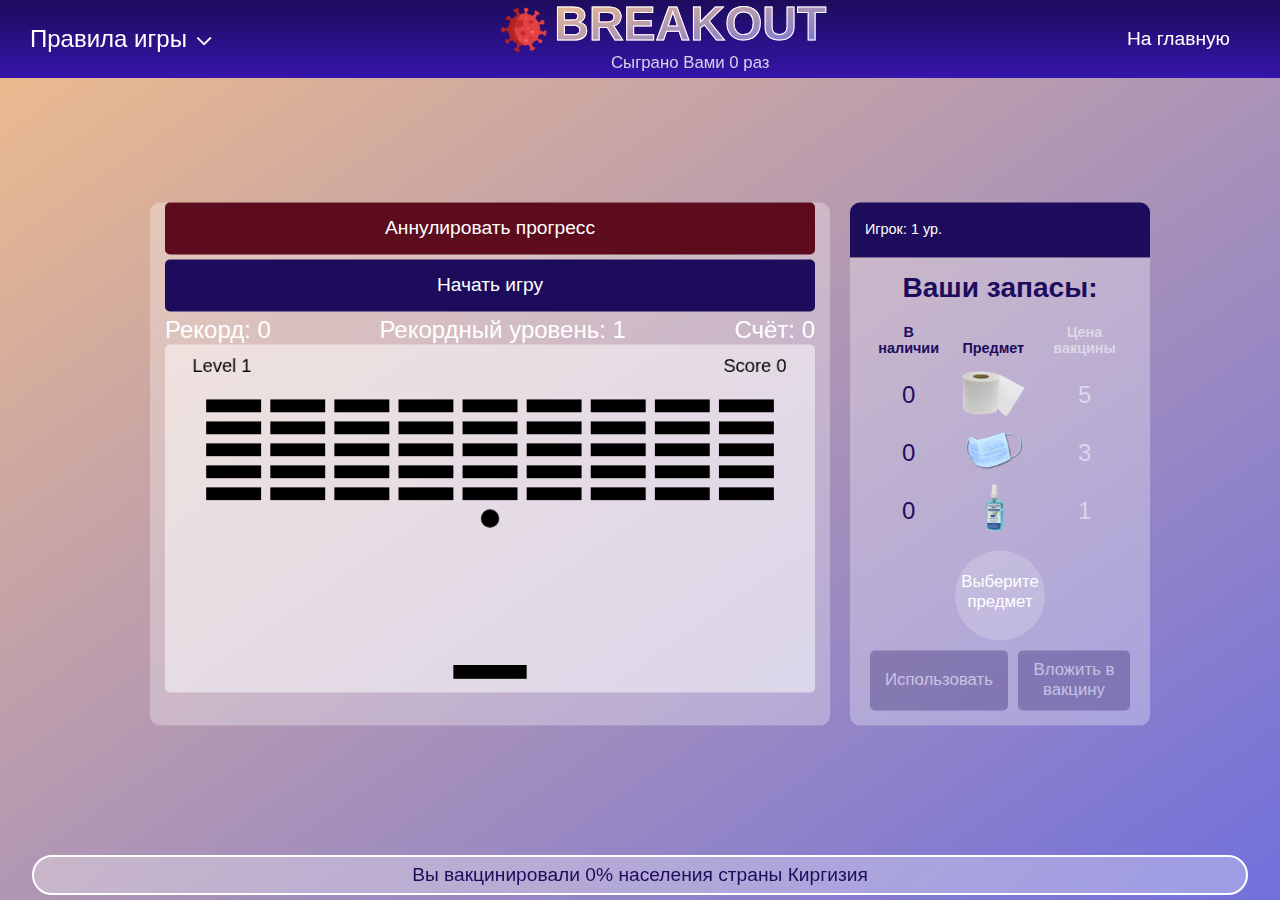
==== commit ec940bec: "исправила кучу багов, теперь всё четко" ====
--- a/breakout/index.html
+++ b/breakout/index.html
@@ -129,7 +129,7 @@
                 <p><span id="name"></span>: <span id="level"></span></p>
             </div>
             <div class="achivment-container">
-                <h3>Твои запасы:</h3>
+                <h3>Ваши запасы:</h3>
                 <table class="achivment-table">
                     <tr>
                         
--- a/main.css
+++ b/main.css
@@ -78,8 +78,9 @@
     
     
 }
+
 .hdiv div h2 {
-    font-size: 1.5em;
+    font-size: 1.6em;
 }
 .hdiv-img {
     
@@ -89,6 +90,7 @@
 .hdiv-span {
     padding: 40px;
     width: 50%;
+    font-size: 0.9em;
 }
 #hdiv1 {
     background: linear-gradient(to right bottom,  rgb(102, 12, 12), rgb(87, 3, 80));
@@ -176,7 +178,7 @@
     background: rgb(114, 114, 114);
     padding: 10px;
     color: white;
-    font-size: 1.3vw;
+    font-size: 1.2vw;
     /* transform: translateY(calc(-30vh - 10px)); */
     position: absolute;
     z-index: 1;
@@ -184,9 +186,9 @@
     border-radius: 8px;
     transition: all .3s ease;
     opacity: 0;
-    top: -1.3vw;
-        height: calc(100% );
-        width: 100%;
+    top: -1.2vw;
+    height: calc(100% );
+    width: 100%;
 }
 
 #color-words {
@@ -802,6 +804,9 @@
     }
     .main {
         padding: 5vw 7vw;
+        background-image: linear-gradient(to right bottom,  rgb(29, 12, 92), rgb(128, 17, 104));
+        background-attachment: fixed;
+    
     }
     .main h1 {
         font-size: 9vw;
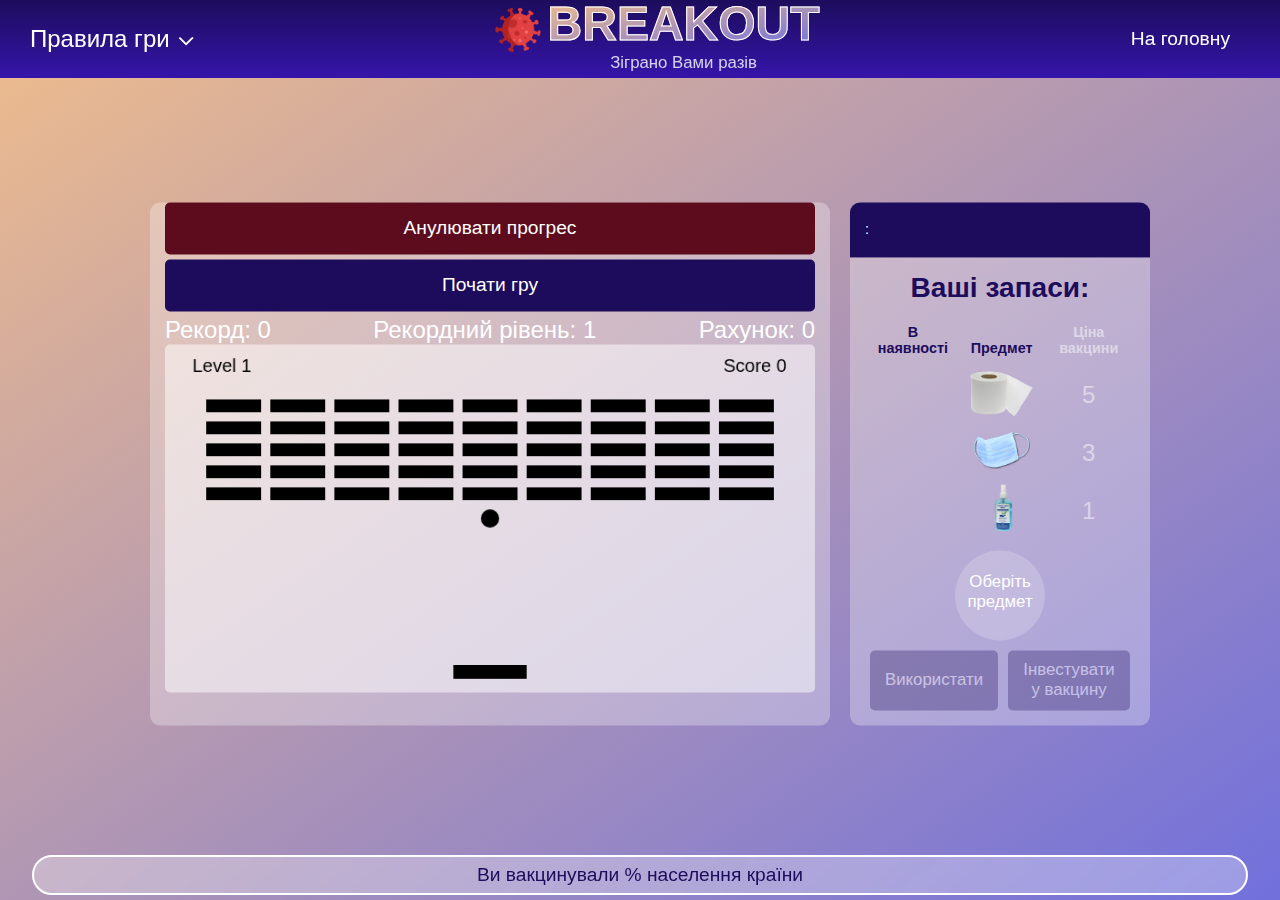
==== commit 908f5fb3: "українізація завершена (сподіваюсь)" ====
--- a/breakout/index.html
+++ b/breakout/index.html
@@ -1,5 +1,5 @@
 <!doctype html>
-<html lang="ru">
+<html lang="ua">
     <head>
         <meta charset="utf-8">
         <title>BREAKOUT</title>
@@ -11,87 +11,86 @@
     <body>
         
         <div class="menu" id="menu">
-            <span class="rules-span">Правила игры <img src="../images/arrow.png" class="arrow">
+            <span class="rules-span">Правила гри <img src="../images/arrow.png" class="arrow">
                 <div class="rules">
                     
                     <p>
                     <ul>
                         <li>
-                        В этой игре Вам надо двигать досточку внизу поля и отбивать шарик так, чтоб он разбивал кирпичи вверху поля и не падал на пол.
+                            В цій грі вам треба рухати дощечку внизу поля й відбивати кульку так, щоб вона розбивала цеглини вгорі поля й не падала вниз за межі дощечки.
                         </li>
                         <li> 
-                        Управление осуществляется с помощью клавиш 
+                        Керування здійснюється за допомогою клавіш 
                         <img src="../images/kboard-arr-left.png" height="30px"> 
                         <img src="../images/kboard-arr-right.png" height="30px"> 
-                        на клавиатуре (на компьютере) и пальцем (на мобильных устройствах)
+                        на клавіатурі (на комп'ютері) або пальцем (на мобільних пристроях)
                         </li>
                         <li>
-                        За каждый разбитый кирпич начисляется очко. 
+                        За кожну розбиту цеглину нараховується очко. 
                         </li>
                         <li>
-                            Когда все кирпичи разбиты, Вы переходите на новый уровень. С каждым уровнем мяч ускоряется.
+                            Коли всі цеглини розбиті, Ви переходите на новий рівень. З кожним рівнем кулька прискорюється.
                         </li>
                         <li>
-                           Чтоб Вы успели подготовиться к игре, шарик начинает двигаться на секунду позже начала игры.
+                           Щоб Ви встигли приготуватись до гри, кулька починає рухатись на секунду пізніше початку гри.
                         </li>
                         <li> 
-                        Игра заканчивается, когда мяч падает мимо досточки.
+                        Гра закінчується, коли кулька падає повз дощечку.
                         </li>
                         <li> 
-                            Цвета в игре генерируются рандомно. Но Вы можете выбрать тему сами:
+                            Кольори в грі генеруються рандомно. Але Ви можете обрати тему:
                             <br>
-                            <button class="light-btn" onclick="setTheme('light');">Светлая</button>
-                            <button class="dark-btn" onclick="setTheme('dark'); ">Тёмная</button>
-                            <br>(По умолчанию стоит светлая)
+                            <button class="light-btn" onclick="setTheme('light');">Світла</button>
+                            <button class="dark-btn" onclick="setTheme('dark'); ">Темна</button>
+                            <br>(За замовчуванням стоїть світла)
                         </li>
                         <li>  
-                    За преодоление отметок в определенное количество очков полагаются награды:
+                    За подолання позначки у певну кількість очок Ви отримуєте нагороди:
                     <table>
                         <tr>
-                            <th>За каждые 15 очков</th>
+                            <th>За кожні 15 очок</th>
                             <td>
-                                <img src="../images/tp.png" title="туалетная бумага" alt="туалетная бумага">
+                                <img src="../images/tp.png" title="туалетний папір" alt="туалетний папір">
                                 <span>
-                                    <p class="comment">Можно обменять на удлинение досточки до 100рх (действует 1 игру)</p>
+                                    <p class="comment">можна обміняти на подовження дощечки до 100рх (діє протягом 1 гри)</p>
                                     
-                                    <em class="comment">1 вложение в вакцину = 5 рулонов туалетной бумаги</em>
+                                    <em class="comment">1 інвестиція у вакцину = 5 рулонів туалетного паперу</em>
                                 </span>
                             </td>
                         </tr>
                         <tr>
-                            <th>За каждые 30 очков</th>
+                            <th>За кожні 30 очок</th>
                             <td>
                                 <img src="../images/msk.png" title="маска" alt="маска">
                                 <span>
-                                    <p class="comment">Можно обменять на право ошибки (действует 1 игру)</p>
+                                    <p class="comment">можна обміняти на право на помилку (діє протягом 1 гри)</p>
                                     
-                                    <em class="comment">1 вложение в вакцину = 3 маски</em>
+                                    <em class="comment">1 інвестиція у вакцину = 3 маски</em>
                                 </span>
                             </td>
                         </tr>
                         <tr>
-                            <th>За каждый новый уровень</th>
+                            <th>За кожний новий рівень</th>
                             <td>
                                 <img src="../images/an.png" title="антисептик" alt="антисептик">
                                 <span>
-                                    <p class="comment">Можно обменять на замедление шарика на 2 и удлинение доски на 10рх (действует 1 игру)</p>
+                                    <p class="comment">можна обміняти на сповільнення кульки на 2 та подовження дощечки на 10рх (діє протягом 1 гри)</p>
                                     
-                                    <em class="comment">1 вложение в вакцину = 1 антисептик</em>
+                                    <em class="comment">1 інвестиція у вакцину = 1 антисептик</em>
                                 </span>
                             </td>
                         </tr>
                     </table>
                     </li>
                     <li>
-                        Предметы так же можно вложить в вакцину от коронавируса, которая должна спасти всё население. Каждое вложение спасает 1% населения. 
-                        Цены указаны в таблице. 
+                        Предмети також можна інвестувати у вакцину від коронавірусу, яка має врятувати все населення.  Кожна інвестиція рятує 1% населення. Ціни зазначено в таблиці. 
                     </li>
                     <!--
-                    <em class="comment">* После преодоления отметки в 15 очков начисляется по 1 предмету (туалетная бумага) за кажое восьмое очко</em>
+                    <em class="comment">* Після подолання позначки у 15 очок нараховується по 1 предмету (туалетний папір) за кожне восьме очко</em>
                     <br>
-                    <em class="comment">** После преодоления отметки в 20 очков начисляется по 1 предмету (маска) за кажое двенадцатое очко</em>
+                    <em class="comment">** Після подолання позначки у 20 очок нараховується по 1 предмету (маска) за кожне дванадцяте очко</em>
                     <br>
-                    <em class="comment">*** После преодоления отметки в 30 очков начисляется по 1 предмету (антисептик) за кажое двадцать второе очко</em>
+                    <em class="comment">*** Після подолання позначки у 30 очок нараховується по 1 предмету (антисептик) за кожне двадцять друге очко</em>
                 --></ul>
                 </p>
                 </div>
@@ -99,23 +98,23 @@
             <div>
                 <img src="../images/covid.png" class="covid-icon">
                 <h1 class="game-title">BREAKOUT</h1>
-                <div class="times-played">Сыграно Вами <span id="times-played"></span> раз<span id="times-ending"></span></div>
+                <div class="times-played">Зіграно Вами <span id="times-played"></span> разів<span id="times-ending"></span></div>
             </div>
             
-            <a href="../index.html#main" target="home" class="to-home">На главную</a>
+            <a href="../index.html#main" target="home" class="to-home">На головну</a>
         </div>
 
     <div class="game-space-container">
         <div class="container">
             
-            <button class="set-progress" id="set-progress" onclick="NullProgress()">Аннулировать прогресс</button>
-            <button class="start" id="start" onclick="gameStart()">Начать игру</button>
+            <button class="set-progress" id="set-progress" onclick="NullProgress()">Анулювати прогрес</button>
+            <button class="start" id="start" onclick="gameStart()">Почати гру</button>
             
             <div class="time-container">
                 
                 <div class="best-score">Рекорд: <span id="best">0</span></div>
-                <div class="best-level">Рекордный уровень: <span id="best-level">1</span></div>
-                <div class="score-container">Счёт: <span id="score">0</span></div>
+                <div class="best-level">Рекордний рівень: <span id="best-level">1</span></div>
+                <div class="score-container">Рахунок: <span id="score">0</span></div>
             </div>
             <span id="bust-up-span-width" class="bust"></span>
             <span id="bust-up-span-mistakes" class="bust"></span>
@@ -129,13 +128,13 @@
                 <p><span id="name"></span>: <span id="level"></span></p>
             </div>
             <div class="achivment-container">
-                <h3>Ваши запасы:</h3>
+                <h3>Ваші запаси:</h3>
                 <table class="achivment-table">
                     <tr>
                         
-                        <th>В наличии</th>
+                        <th>В наявності</th>
                         <th>Предмет</th>
-                        <th>Цена вакцины</th>
+                        <th>Ціна вакцини</th>
                     </tr>
                     <tr>
                         
@@ -164,10 +163,10 @@
                     </tr>
                 </table>
                 <div class="exchange-container">
-                    <div id="excange-item">Выберите предмет</div>
+                    <div id="excange-item">Оберіть предмет</div>
                     <div class="exchange-btn-container">
-                        <button id="excange" class="excange-btn">Использовать</button>
-                        <button id="excange2" class="excange-btn">Вложить в вакцину</button>
+                        <button id="excange" class="excange-btn">Використати</button>
+                        <button id="excange2" class="excange-btn">Інвестувати у вакцину</button>
                     </div>
                 </div>
             </div>
@@ -175,7 +174,7 @@
     </div>
     <div id="vaccine-line-container">
         <span id="vaccine-line"></span>
-        <span class="vaccine-line-title">Вы вакцинировали <span id="vaccine-value"></span>% населения страны <span id="countrySpan"></span></span>
+        <span class="vaccine-line-title">Ви вакцинували <span id="vaccine-value"></span>% населення країни <span id="countrySpan"></span></span>
     </div>
         <div class="end-game" id="end-game">
         </div>
